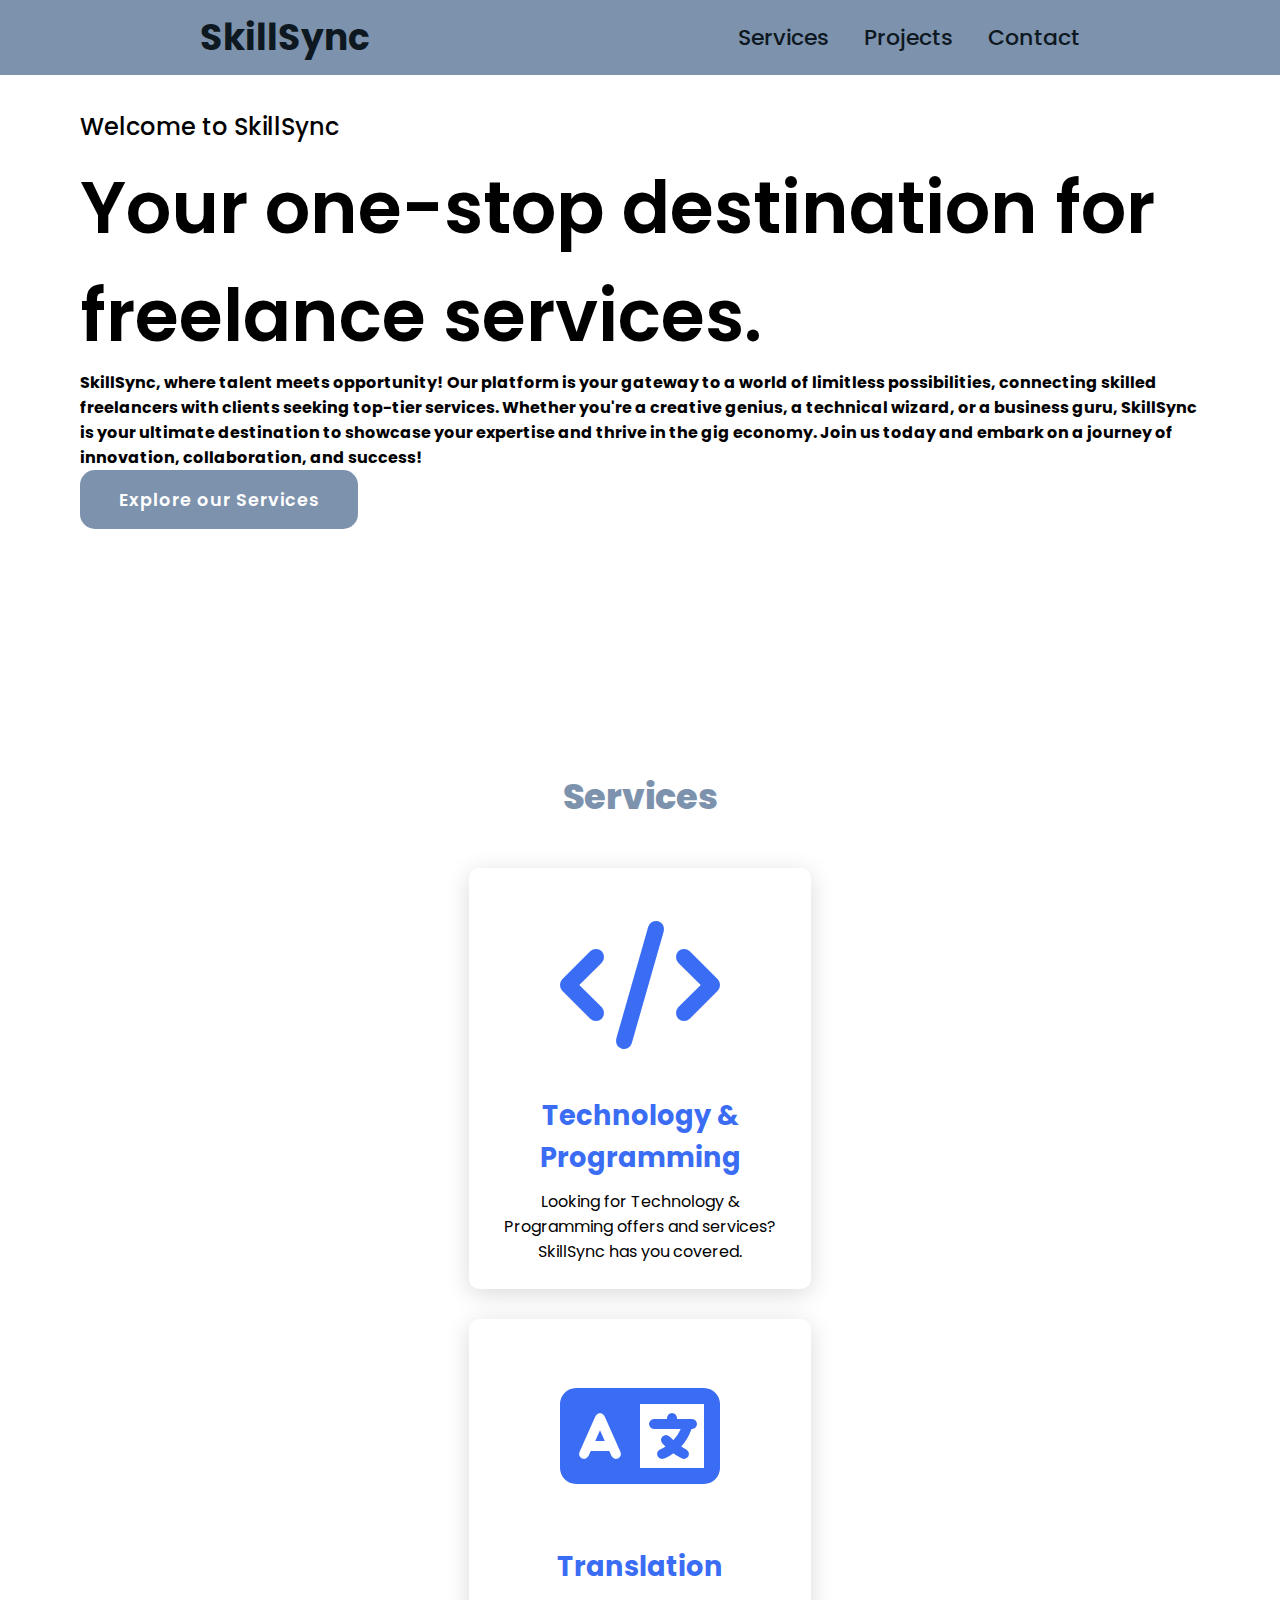
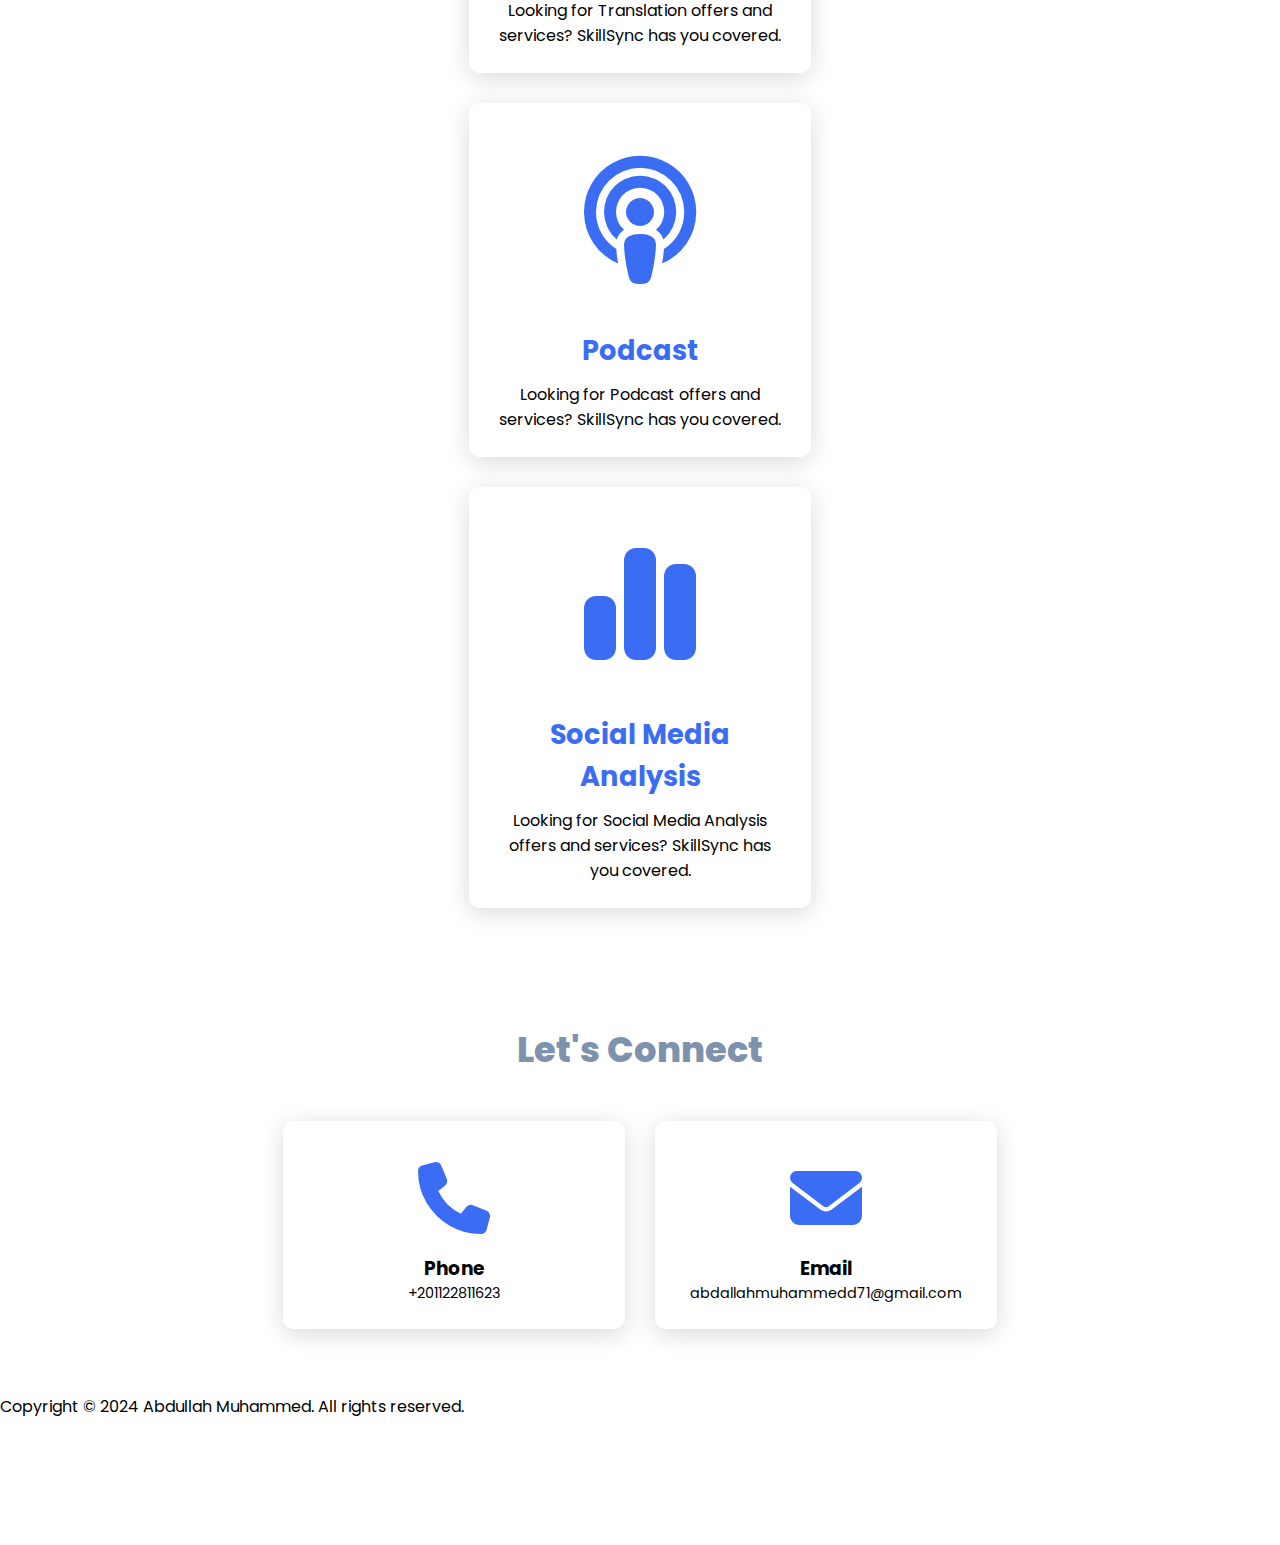
==== index.html @ f513995f "Add files via upload" ====
<!DOCTYPE html>
<html lang="en">
<head>
    <meta charset="UTF-8">
    <link rel="shortcut icon" type="x-icon" href="images/Logo.png.png">
    <meta http-equiv="X-UA-Compatible" content="IE=edge">
    <meta name="viewport" content="width=device-width, initial-scale=1.0">
    <link rel="stylesheet" href="https://cdnjs.cloudflare.com/ajax/libs/font-awesome/6.2.0/css/all.min.css">
    <link rel="stylesheet" href="style.css">
    <title>SkillSync</title>
</head>
<body>
    
    <header>
        <a href="#" class="logo">SkillSync</a>
        <nav class="navigation">
            <a href="services">Services</a>
            <a href="projects">Projects</a>
            <a href="contact">Contact</a>
        </nav>
    </header>

    <section class="main">
        <div>
            <h2>Welcome to SkillSync<br><span>Your one-stop destination for freelance services.</span></h2>
            <h4>SkillSync, where talent meets opportunity! Our platform is your gateway to a world of limitless possibilities, connecting skilled freelancers with clients seeking top-tier services. Whether you're a creative genius, a technical wizard, or a business guru, SkillSync is your ultimate destination to showcase your expertise and thrive in the gig economy. Join us today and embark on a journey of innovation, collaboration, and success!</h4>
            <a href="#services" class="main-btn">Explore our Services</a>
            <div class="social-icons">
                <a href="#"><i class="fa-brands fa-linkedin"></i></i></a>
                <a href="#"><i class="fa-brands fa-instagram"></i></i></a>
                <a href="#"><i class="fa-brands fa-twitch"></i></i></a>
            </div>
        </div>
    </section>

    <section class="cards" id="services">
        <h2 class="title">Services</h2>
        <div class="content">
            <div class="card">
                <div class="icon">
                    <i class="fa-solid fa-code"></i>
                </div>
                <div class="info">
                    <h1>Technology & Programming</h1>
                    <p>Looking for Technology & Programming offers and services? SkillSync has you covered.</p>
                </div>
            </div>

        </div>
        <div class="content">
            <div class="card">
                <div class="icon">
                    <i class="fa-solid fa-language"></i>
                </div>
                <div class="info">
                    <h1>Translation</h1>
                    <p>Looking for Translation offers and services? SkillSync has you covered.</p>
                </div>
            </div>

        </div>
        <div class="content">
            <div class="card">
                <div class="icon">
                    <i class="fa-solid fa-podcast"></i>
                </div>
                <div class="info">
                    <h1>Podcast</h1>
                    <p>Looking for Podcast offers and services? SkillSync has you covered.</p>
                </div>
            </div>

        </div>
        <div class="content">
            <div class="card">
                <div class="icon">
                    <i class="fa-solid fa-chart-simple"></i>
                </div>
                <div class="info">
                    <h1>Social Media Analysis</h1>
                    <p>Looking for Social Media Analysis offers and services? SkillSync has you covered.</p>
                </div>
            </div>

        </div>

    </section>

    <section class="cards contact" id="content">
        <h2 class="title">Let's Connect</h2>
        <div class="content">
            <div class="card">
                <div class="icon">
                    <i class="fa-solid fa-phone"></i>
                </div>
                <div class="info">
                    <h3>Phone</h3>
                    <p>+201122811623</p>
                </div>
            </div>
            <div class="content">
                <div class="card">
                    <div class="icon">
                        <i class="fa-solid fa-envelope"></i>
                    </div>
                    <div class="info">
                        <h3>Email</h3>
                        <p>abdallahmuhammedd71@gmail.com</p>
                    </div>
                </div>
            </div>
    </section>

    <footer class="footer">
        <div class="container">
            <div class="row">
                <div class="col-lg-6">
                    <p class="footer-title">Copyright &copy; 2024 Abdullah Muhammed. All rights reserved.</p>
                </div>
                <div class="col-lg-6">
                    <ul class="social-icons">
                        <li><a href="#" class="linkedin"><i class="fab fa-linkedin"></i></a></li>
                        <li><a href="#" class="instagram"><i class="fab fa-instagram"></i></a></li>
                        <li><a href="#" class="twitch"><i class="fab fa-twitch"></i></a></li>
                    </ul>
                </div>
            </div>
        </div>
    </footer>
    
</body>
</html>
---- style.css ----
@import url('https://fonts.googleapis.com/css2?family=Poppins:ital,wght@0,100;0,200;0,300;0,400;0,500;0,600;0,700;0,800;0,900;1,100;1,200;1,300;1,400;1,500;1,600;1,700;1,800;1,900&display=swap');

*{
    font-family: 'Poppins', sans-serif;
    margin: 0;
    padding: 0;
    box-sizing: border-box;
    scroll-behavior: smooth;
}

/* POPPINS FONT */
@import url('https://fonts.googleapis.com/css2?family=Poppins:wght@400;500;600;700&display=swap');

*{  
    margin: 0;
    padding: 0;
    box-sizing: border-box;
    font-family: 'Poppins', sans-serif;
}

.wrapper{
    display: flex;
    justify-content: center;
    align-items: center;
    min-height: 110vh;
    background: rgba(39, 39, 39, 0.4);
}
.nav{
    position: fixed;
    top: 0;
    display: flex;
    justify-content: space-around;
    width: 100%;
    height: 100px;
    line-height: 100px;
    background: linear-gradient(rgba(39,39,39, 0.6), transparent);
    z-index: 100;
}
.nav-logo p{
    color: white;
    font-size: 25px;
    font-weight: 600;
}
.nav-menu ul{
    display: flex;
}
.nav-menu ul li{
    list-style-type: none;
}
.nav-menu ul li .link{
    text-decoration: none;
    font-weight: 500;
    color: #fff;
    padding-bottom: 15px;
    margin: 0 25px;
}
.link:hover, .active{
    border-bottom: 2px solid #fff;
}
.nav-button .btn{
    width: 130px;
    height: 40px;
    font-weight: 500;
    background: rgba(255, 255, 255, 0.4);
    border: none;
    border-radius: 30px;
    cursor: pointer;
    transition: .3s ease;
}
.btn:hover{
    background: rgba(255, 255, 255, 0.3);
}
#registerBtn{
    margin-left: 15px;
}
.btn.white-btn{
    background: rgba(255, 255, 255, 0.7);
}
.btn.btn.white-btn:hover{
    background: rgba(255, 255, 255, 0.5);
}
.nav-menu-btn{
    display: none;
}
.form-box{
    position: relative;
    display: flex;
    align-items: center;
    justify-content: center;
    width: 512px;
    height: 420px;
    overflow: hidden;
    z-index: 2;
}
.login-container{
    position: absolute;
    left: 4px;
    width: 500px;
    display: flex;
    flex-direction: column;
    transition: .5s ease-in-out;
}
.register-container{
    position: absolute;
    right: -520px;
    width: 500px;
    display: flex;
    flex-direction: column;
    transition: .5s ease-in-out;
}
.top span{
    color: #fff;
    font-size: small;
    padding: 10px 0;
    display: flex;
    justify-content: center;
}
.top span a{
    font-weight: 500;
    color: #fff;
    margin-left: 5px;
}
header{
    color: #fff;
    font-size: 20px;
    text-align: center;
    padding: 10px 0 30px 0;
}
.two-forms{
    display: flex;
    gap: 10px;
}
.input-field{
    font-size: 15px;
    background: rgba(255, 255, 255, 0.2);
    color: #fff;
    height: 50px;
    width: 100%;
    padding: 0 10px 0 45px;
    border: none;
    border-radius: 30px;
    outline: none;
    transition: .2s ease;
}
.input-field:hover, .input-field:focus{
    background: rgba(255, 255, 255, 0.25);
}
::-webkit-input-placeholder{
    color: #fff;
}
.input-box i{
    position: relative;
    top: -35px;
    left: 17px;
    color: #fff;
}
.submit{
    font-size: 15px;
    font-weight: 500;
    color: black;
    height: 45px;
    width: 100%;
    border: none;
    border-radius: 30px;
    outline: none;
    background: rgba(255, 255, 255, 0.7);
    cursor: pointer;
    transition: .3s ease-in-out;
}
.submit:hover{
    background: rgba(255, 255, 255, 0.5);
    box-shadow: 1px 5px 7px 1px rgba(0, 0, 0, 0.2);
}
.two-col{
    display: flex;
    justify-content: space-between;
    color: #fff;
    font-size: small;
    margin-top: 10px;
}
.two-col .one{
    display: flex;
    gap: 5px;
}
.two label a{
    text-decoration: none;
    color: #fff;
}
.two label a:hover{
    text-decoration: underline;
}
@media only screen and (max-width: 786px){
    .nav-button{
        display: none;
    }
    .nav-menu.responsive{
        top: 100px;
    }
    .nav-menu{
        position: absolute;
        top: -800px;
        display: flex;
        justify-content: center;
        background: rgba(255, 255, 255, 0.2);
        width: 100%;
        height: 90vh;
        backdrop-filter: blur(20px);
        transition: .3s;
    }
    .nav-menu ul{
        flex-direction: column;
        text-align: center;
    }
    .nav-menu-btn{
        display: block;
    }
    .nav-menu-btn i{
        font-size: 25px;
        color: #fff;
        padding: 10px;
        background: rgba(255, 255, 255, 0.2);
        border-radius: 50%;
        cursor: pointer;
        transition: .3s;
    }
    .nav-menu-btn i:hover{
        background: rgba(255, 255, 255, 0.15);
    }
}
@media only screen and (max-width: 540px) {
    .wrapper{
        min-height: 100vh;
    }
    .form-box{
        width: 100%;
        height: 500px;
    }
    .register-container, .login-container{
        width: 100%;
        padding: 0 20px;
    }
    .register-container .two-forms{
        flex-direction: column;
        gap: 0;
    }
}

header{
    background-color: #7d92ad;
    width: 100%;
    position: fixed;
    z-index: 999;
    display: flex;
    justify-content: space-between;
    align-items: center;
    padding: 10px 200px;
}

.logo{
    text-decoration: none;
    color: #0d1821;
    text-transform: none;
    font-weight: 700;
    font-size: 1.8em;
}

.navigation a{
    color: #0d1821;
    text-decoration: none;
    font-size: 1.1em;
    font-weight: 500;
    padding-left: 30px;
}

.navigation a:hover{
    color: #768a96;
}


section {
    padding: 50px 80px;
}

.main {
    width: 100%;
    min-height: 80vh;
    display: flex;
    align-items: center;
    /* background: url(images/background.jpeg) 0 0 repeat; */
    /* background-size: cover; */
    /* background-position: center; */
}

.main h2 {
    color: #000000;
    font-size: 1.5em;
    font-weight: 500;
}

.main h2 span {
    display: inline-block;
    margin-top: 10px;
    color: #000000;
    font-size: 3em;
    font-weight: 600;
}

.main h3 {
    color: rgb(0, 0, 0)000;
    font-size: 2em;
    font-weight: 700;
    letter-spacing: 1px;
    margin-top: 10px;
    margin-bottom: 30px;
}

.main-btn {
    color: #fff;
    background-color: #7d92ad;
    text-decoration: none;
    font-size: 1.1em;
    font-weight: 600;
    display: inline-block;
    padding: 0.9375em 2.1875em;
    letter-spacing: 1px;
    border-radius: 15px;
    margin-bottom: 40px;
    transition: 0.7s ease;
}

.main-btn:hover {
    background-color: #7d92ad;
    transform: scale(1.1);
}

.social-icons a {
    color: #fff;
    font-size: 1.7em;
    padding-right: 30px;
}

.title {
    display: flex;
    justify-content: center;
    color: #7d92ad;
    font-size: 2.2em;
    font-weight: 800;
    margin-bottom: 30px;
}

.content {
    display: flex;
    justify-content: center;
    flex-direction: row;
    flex-wrap: wrap;
}

.card {
    background-color: #fff;
    width: 21.35em;
    box-shadow: 0 5px 25px rgba(1 1 1 / 15%);
    border-radius: 10px;
    padding: 25px;
    margin: 15px;
    transition: 0.7s ease;
}

.card:hover {
    transform: scale(1.1);
}

.icon {
    color: #3a6cf4;
    font-size: 8em;
    text-align: center;
}

.info {
    text-align: center;
}

.info h1 {
    color: #3a6cf4;
    font-size: 1.7em;
    font-weight: 700;
    margin: 10px;
}

.contact .icon {
    font-size: 4.5em;
}

.contact .info h3 {
    color: black;
}

.contact .info p {
    font-size: 0.9em;
}
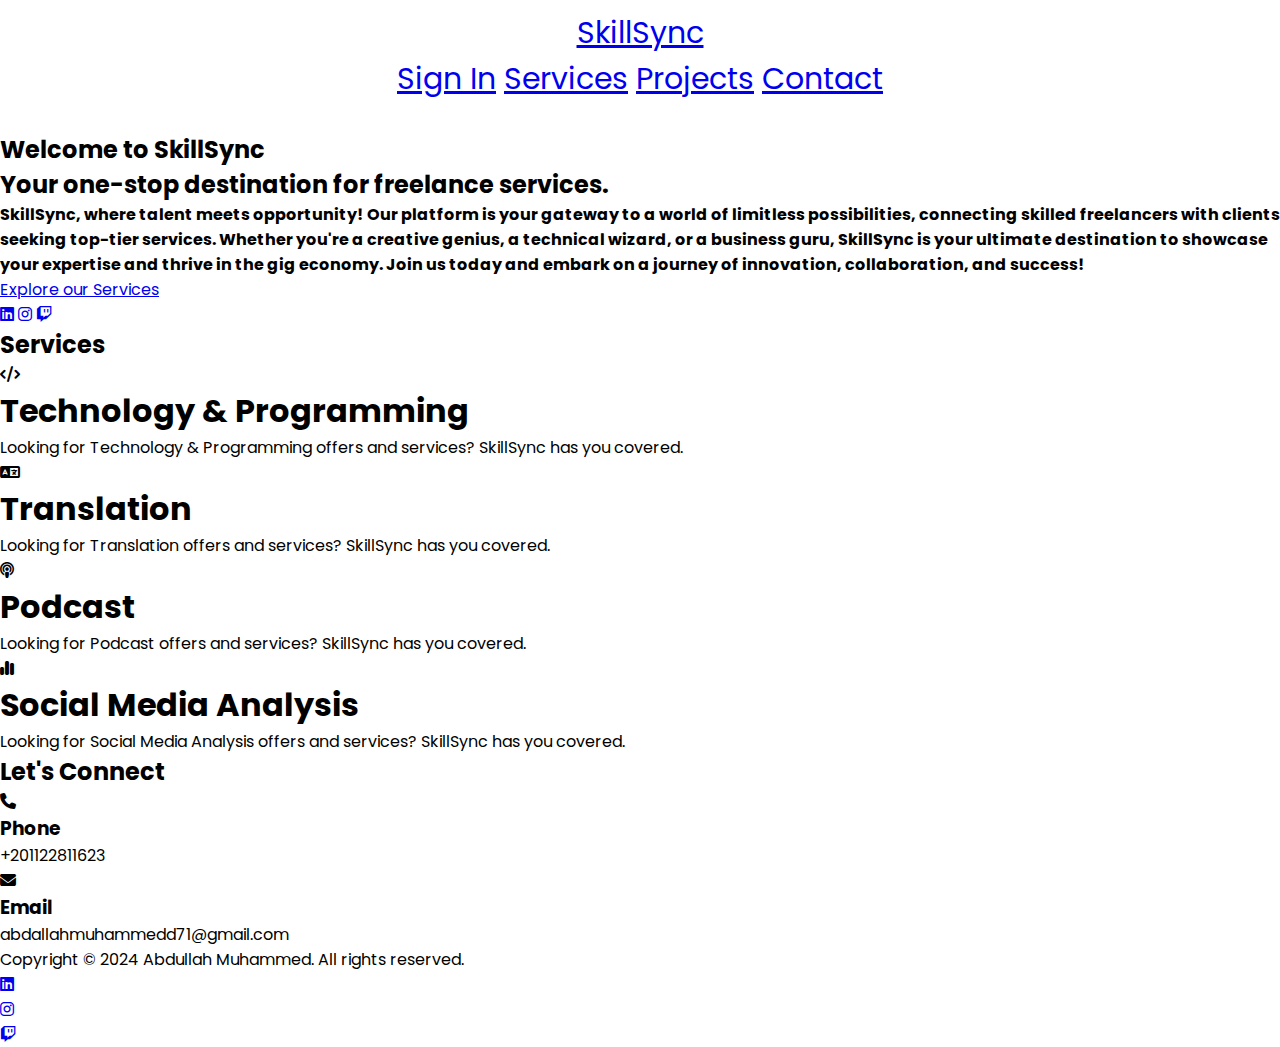
==== commit 440156a3: "Add files via upload" ====
--- a/index.html
+++ b/index.html
@@ -14,6 +14,7 @@
     <header>
         <a href="#" class="logo">SkillSync</a>
         <nav class="navigation">
+            <a href="LogIn">Sign In</a>
             <a href="services">Services</a>
             <a href="projects">Projects</a>
             <a href="contact">Contact</a>
--- a/style.css
+++ b/style.css
@@ -1,13 +1,3 @@
-@import url('https://fonts.googleapis.com/css2?family=Poppins:ital,wght@0,100;0,200;0,300;0,400;0,500;0,600;0,700;0,800;0,900;1,100;1,200;1,300;1,400;1,500;1,600;1,700;1,800;1,900&display=swap');
-
-*{
-    font-family: 'Poppins', sans-serif;
-    margin: 0;
-    padding: 0;
-    box-sizing: border-box;
-    scroll-behavior: smooth;
-}
-
 /* POPPINS FONT */
 @import url('https://fonts.googleapis.com/css2?family=Poppins:wght@400;500;600;700&display=swap');
 
@@ -17,7 +7,13 @@
     box-sizing: border-box;
     font-family: 'Poppins', sans-serif;
 }
-
+body{
+    background: url("images/1.jpg");
+    background-size: cover;
+    background-repeat: no-repeat;
+    background-attachment: fixed;
+    overflow: hidden;
+}
 .wrapper{
     display: flex;
     justify-content: center;
@@ -122,7 +118,7 @@
 }
 header{
     color: #fff;
-    font-size: 20px;
+    font-size: 30px;
     text-align: center;
     padding: 10px 0 30px 0;
 }
@@ -243,157 +239,4 @@
         flex-direction: column;
         gap: 0;
     }
-}
-
-header{
-    background-color: #7d92ad;
-    width: 100%;
-    position: fixed;
-    z-index: 999;
-    display: flex;
-    justify-content: space-between;
-    align-items: center;
-    padding: 10px 200px;
-}
-
-.logo{
-    text-decoration: none;
-    color: #0d1821;
-    text-transform: none;
-    font-weight: 700;
-    font-size: 1.8em;
-}
-
-.navigation a{
-    color: #0d1821;
-    text-decoration: none;
-    font-size: 1.1em;
-    font-weight: 500;
-    padding-left: 30px;
-}
-
-.navigation a:hover{
-    color: #768a96;
-}
-
-
-section {
-    padding: 50px 80px;
-}
-
-.main {
-    width: 100%;
-    min-height: 80vh;
-    display: flex;
-    align-items: center;
-    /* background: url(images/background.jpeg) 0 0 repeat; */
-    /* background-size: cover; */
-    /* background-position: center; */
-}
-
-.main h2 {
-    color: #000000;
-    font-size: 1.5em;
-    font-weight: 500;
-}
-
-.main h2 span {
-    display: inline-block;
-    margin-top: 10px;
-    color: #000000;
-    font-size: 3em;
-    font-weight: 600;
-}
-
-.main h3 {
-    color: rgb(0, 0, 0)000;
-    font-size: 2em;
-    font-weight: 700;
-    letter-spacing: 1px;
-    margin-top: 10px;
-    margin-bottom: 30px;
-}
-
-.main-btn {
-    color: #fff;
-    background-color: #7d92ad;
-    text-decoration: none;
-    font-size: 1.1em;
-    font-weight: 600;
-    display: inline-block;
-    padding: 0.9375em 2.1875em;
-    letter-spacing: 1px;
-    border-radius: 15px;
-    margin-bottom: 40px;
-    transition: 0.7s ease;
-}
-
-.main-btn:hover {
-    background-color: #7d92ad;
-    transform: scale(1.1);
-}
-
-.social-icons a {
-    color: #fff;
-    font-size: 1.7em;
-    padding-right: 30px;
-}
-
-.title {
-    display: flex;
-    justify-content: center;
-    color: #7d92ad;
-    font-size: 2.2em;
-    font-weight: 800;
-    margin-bottom: 30px;
-}
-
-.content {
-    display: flex;
-    justify-content: center;
-    flex-direction: row;
-    flex-wrap: wrap;
-}
-
-.card {
-    background-color: #fff;
-    width: 21.35em;
-    box-shadow: 0 5px 25px rgba(1 1 1 / 15%);
-    border-radius: 10px;
-    padding: 25px;
-    margin: 15px;
-    transition: 0.7s ease;
-}
-
-.card:hover {
-    transform: scale(1.1);
-}
-
-.icon {
-    color: #3a6cf4;
-    font-size: 8em;
-    text-align: center;
-}
-
-.info {
-    text-align: center;
-}
-
-.info h1 {
-    color: #3a6cf4;
-    font-size: 1.7em;
-    font-weight: 700;
-    margin: 10px;
-}
-
-.contact .icon {
-    font-size: 4.5em;
-}
-
-.contact .info h3 {
-    color: black;
-}
-
-.contact .info p {
-    font-size: 0.9em;
-}
+}